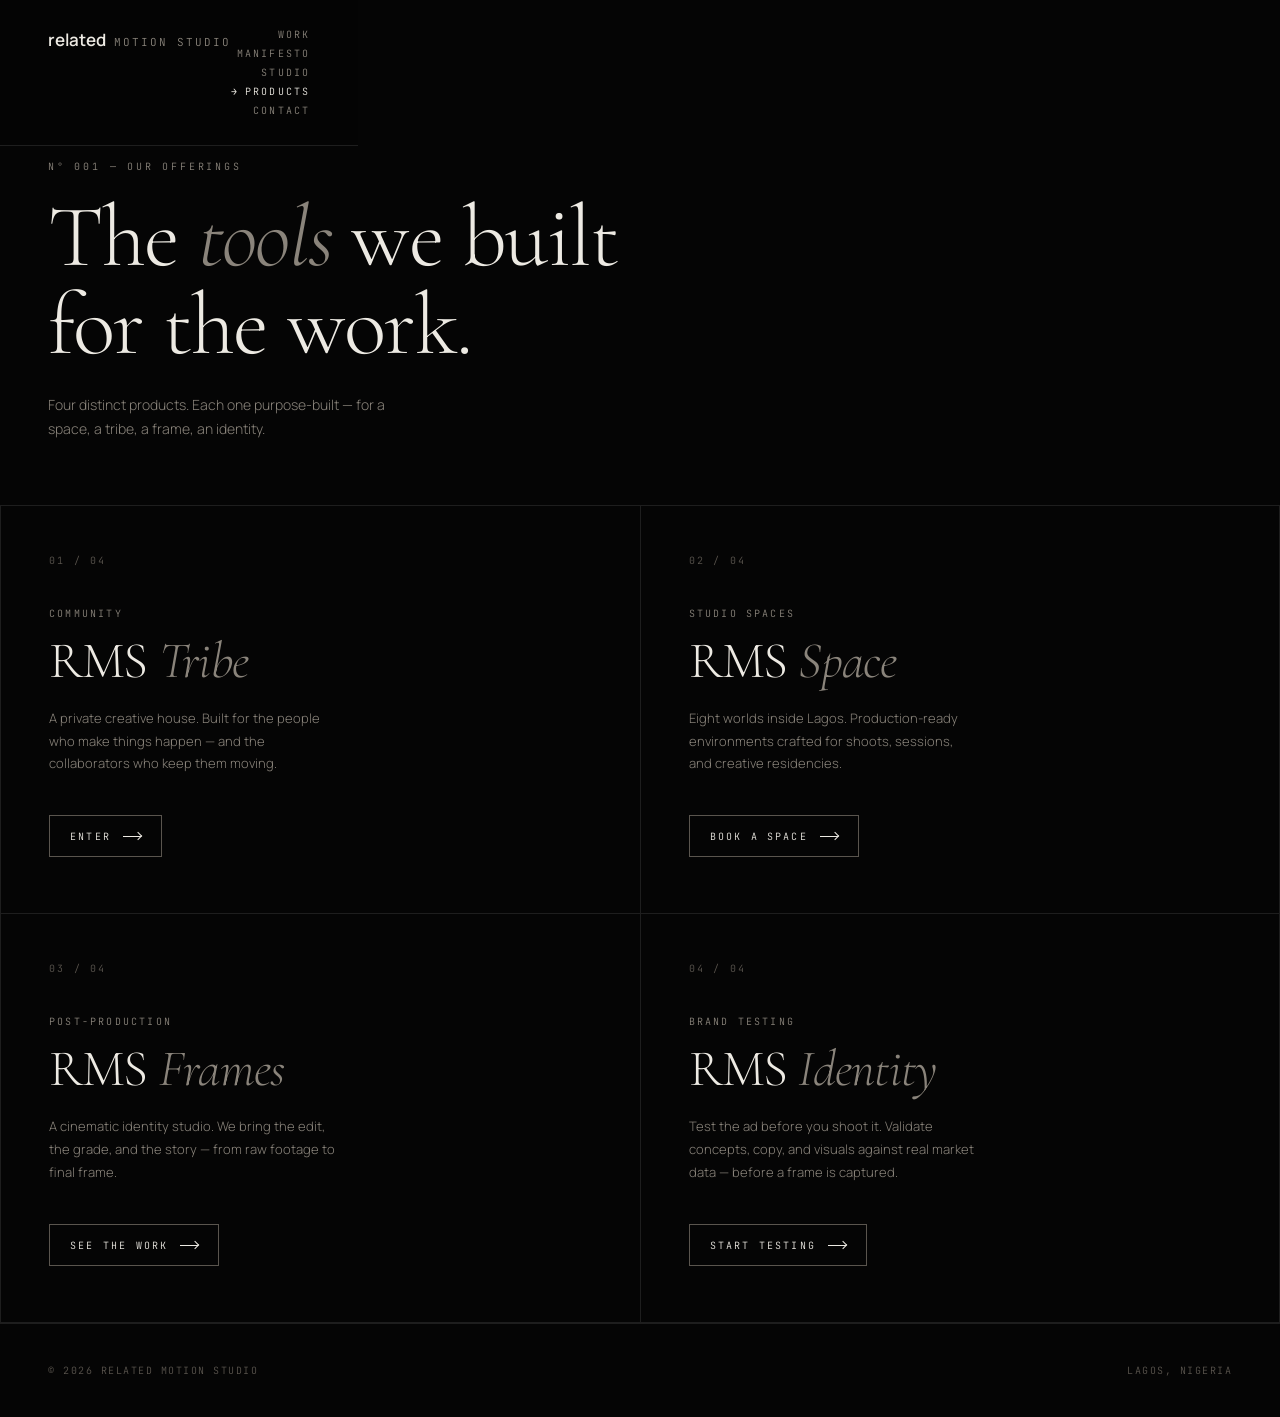
==== products/index.html @ d2d172eb "Add products hub page + PRODUCTS nav link - products/index.html: editorial hub listing all 4 product" ====
<!doctype html>
<html lang="en">
<head>
<meta charset="utf-8" />
<meta name="viewport" content="width=device-width,initial-scale=1" />
<title>Products — Related Motion Studio</title>
<link rel="preconnect" href="https://fonts.googleapis.com" />
<link rel="preconnect" href="https://fonts.gstatic.com" crossorigin />
<link href="https://fonts.googleapis.com/css2?family=Cormorant+Garamond:ital,wght@0,300;0,400;1,300;1,400&family=Manrope:wght@300;400;500;600&family=JetBrains+Mono:wght@400;500&display=swap" rel="stylesheet" />
<style>
  :root {
    --bg:     #050505;
    --ink:    #EDEAE3;
    --mute:   #8A847B;
    --dim:    #5A554E;
    --line:   #1E1E1E;
    --accent: #B14A2C;
    --serif:  "Cormorant Garamond", "Times New Roman", serif;
    --sans:   "Manrope", system-ui, sans-serif;
    --mono:   "JetBrains Mono", ui-monospace, monospace;
  }

  *, *::before, *::after { box-sizing: border-box; margin: 0; padding: 0; }
  html, body { background: var(--bg); color: var(--ink); font-family: var(--sans); font-weight: 300; -webkit-font-smoothing: antialiased; min-height: 100vh; }
  a { color: inherit; text-decoration: none; }
  ::-webkit-scrollbar { width: 0; }

  /* Nav */
  header {
    position: fixed; top: 0; inset-x: 0; z-index: 50;
    padding: 28px 48px;
    display: flex; align-items: flex-start; justify-content: space-between;
    border-bottom: 1px solid var(--line);
    background: rgba(5,5,5,0.88);
    backdrop-filter: blur(18px);
  }
  .logo { display: flex; align-items: baseline; gap: 8px; }
  .logo-main { font-family: var(--sans); font-weight: 600; font-size: 17px; letter-spacing: -0.01em; }
  .logo-sub { font-family: var(--mono); font-size: 11px; letter-spacing: 0.18em; text-transform: uppercase; color: var(--mute); }
  nav { display: flex; flex-direction: column; align-items: flex-end; gap: 6px; }
  nav a {
    font-family: var(--mono); font-size: 10px; letter-spacing: 0.22em; text-transform: uppercase;
    color: var(--mute); transition: color .25s ease;
    display: inline-flex; align-items: center; gap: 6px;
  }
  nav a:hover { color: var(--ink); }
  nav a.active { color: var(--ink); }
  nav a.active::before { content: "→"; }

  /* Hero */
  .page-hero {
    padding: 160px 48px 64px;
    border-bottom: 1px solid var(--line);
  }
  .eyebrow {
    font-family: var(--mono); font-size: 10px; letter-spacing: 0.28em; text-transform: uppercase;
    color: var(--mute); margin-bottom: 20px;
  }
  .page-title {
    font-family: var(--serif); font-weight: 300; font-size: clamp(44px, 7vw, 88px);
    line-height: 1; letter-spacing: -0.02em; color: var(--ink);
    max-width: 14ch;
  }
  .page-title em { font-style: italic; color: var(--mute); }
  .page-sub {
    margin-top: 24px; font-size: 14px; line-height: 1.7; color: var(--mute); max-width: 46ch;
  }

  /* Grid */
  .products-grid {
    display: grid;
    grid-template-columns: repeat(2, 1fr);
    border-left: 1px solid var(--line);
  }
  @media (max-width: 720px) {
    .products-grid { grid-template-columns: 1fr; }
    header { padding: 20px 24px; }
    .page-hero { padding: 120px 24px 48px; }
  }

  .product-card {
    border-right: 1px solid var(--line);
    border-bottom: 1px solid var(--line);
    padding: 48px 48px 56px;
    position: relative;
    display: flex; flex-direction: column;
    transition: background .4s ease;
    overflow: hidden;
  }
  @media (max-width: 720px) {
    .product-card { padding: 36px 24px 44px; }
  }
  .product-card::after {
    content: '';
    position: absolute; inset: 0;
    background: linear-gradient(135deg, rgba(255,255,255,0.015) 0%, transparent 60%);
    opacity: 0; transition: opacity .4s ease;
    pointer-events: none;
  }
  .product-card:hover { background: rgba(255,255,255,0.018); }
  .product-card:hover::after { opacity: 1; }

  .card-num {
    font-family: var(--mono); font-size: 10px; letter-spacing: 0.22em; text-transform: uppercase;
    color: var(--dim); margin-bottom: 40px;
  }
  .card-tag {
    font-family: var(--mono); font-size: 10px; letter-spacing: 0.22em; text-transform: uppercase;
    color: var(--mute); margin-bottom: 16px;
  }
  .card-title {
    font-family: var(--serif); font-weight: 300; font-size: clamp(32px, 4vw, 52px);
    line-height: 1; letter-spacing: -0.015em; color: var(--ink); margin-bottom: 20px;
  }
  .card-title em { font-style: italic; color: var(--mute); }
  .card-desc {
    font-size: 13px; line-height: 1.75; color: var(--mute); max-width: 36ch; flex: 1;
  }
  .card-cta {
    margin-top: 40px;
    display: inline-flex; align-items: center; gap: 12px;
    font-family: var(--mono); font-size: 10px; letter-spacing: 0.22em; text-transform: uppercase;
    color: var(--ink);
    padding: 14px 20px 13px;
    border: 1px solid var(--dim);
    align-self: flex-start;
    transition: border-color .3s ease, background .3s ease, color .3s ease;
  }
  .product-card:hover .card-cta {
    border-color: var(--ink);
    background: var(--ink);
    color: var(--bg);
  }
  .card-cta .arr {
    width: 18px; height: 1px; background: currentColor; position: relative; transition: width .4s ease;
  }
  .card-cta .arr::after {
    content: ""; position: absolute; right: 0; top: -3px;
    width: 6px; height: 6px;
    border-top: 1px solid currentColor;
    border-right: 1px solid currentColor;
    transform: rotate(45deg);
  }
  .product-card:hover .card-cta .arr { width: 26px; }

  /* Footer */
  footer {
    padding: 40px 48px;
    border-top: 1px solid var(--line);
    display: flex; align-items: center; justify-content: space-between;
    font-family: var(--mono); font-size: 10px; letter-spacing: 0.15em; text-transform: uppercase; color: var(--dim);
  }
  @media (max-width: 720px) {
    footer { padding: 32px 24px; flex-direction: column; gap: 16px; }
  }
</style>
</head>
<body>

<header>
  <a href="../index.html" class="logo">
    <span class="logo-main">related</span>
    <span class="logo-sub">motion studio</span>
  </a>
  <nav>
    <a href="../index.html">Work</a>
    <a href="../index.html#manifesto">Manifesto</a>
    <a href="../Studio.html">Studio</a>
    <a href="index.html" class="active">Products</a>
    <a href="../index.html#contact">Contact</a>
  </nav>
</header>

<main>
  <div class="page-hero">
    <p class="eyebrow">N° 001 — Our offerings</p>
    <h1 class="page-title">The <em>tools</em> we built for the work.</h1>
    <p class="page-sub">Four distinct products. Each one purpose-built — for a space, a tribe, a frame, an identity.</p>
  </div>

  <div class="products-grid">

    <a href="rms-trybe/index.html" class="product-card">
      <div class="card-num">01 / 04</div>
      <div class="card-tag">Community</div>
      <h2 class="card-title">RMS <em>Tribe</em></h2>
      <p class="card-desc">A private creative house. Built for the people who make things happen — and the collaborators who keep them moving.</p>
      <span class="card-cta">Enter <span class="arr"></span></span>
    </a>

    <a href="rms-space/index.html" class="product-card">
      <div class="card-num">02 / 04</div>
      <div class="card-tag">Studio Spaces</div>
      <h2 class="card-title">RMS <em>Space</em></h2>
      <p class="card-desc">Eight worlds inside Lagos. Production-ready environments crafted for shoots, sessions, and creative residencies.</p>
      <span class="card-cta">Book a space <span class="arr"></span></span>
    </a>

    <a href="rms-frames/index.html" class="product-card">
      <div class="card-num">03 / 04</div>
      <div class="card-tag">Post-Production</div>
      <h2 class="card-title">RMS <em>Frames</em></h2>
      <p class="card-desc">A cinematic identity studio. We bring the edit, the grade, and the story — from raw footage to final frame.</p>
      <span class="card-cta">See the work <span class="arr"></span></span>
    </a>

    <a href="rms-identity/index.html" class="product-card">
      <div class="card-num">04 / 04</div>
      <div class="card-tag">Brand Testing</div>
      <h2 class="card-title">RMS <em>Identity</em></h2>
      <p class="card-desc">Test the ad before you shoot it. Validate concepts, copy, and visuals against real market data — before a frame is captured.</p>
      <span class="card-cta">Start testing <span class="arr"></span></span>
    </a>

  </div>
</main>

<footer>
  <span>© 2026 Related Motion Studio</span>
  <span>Lagos, Nigeria</span>
</footer>

</body>
</html>
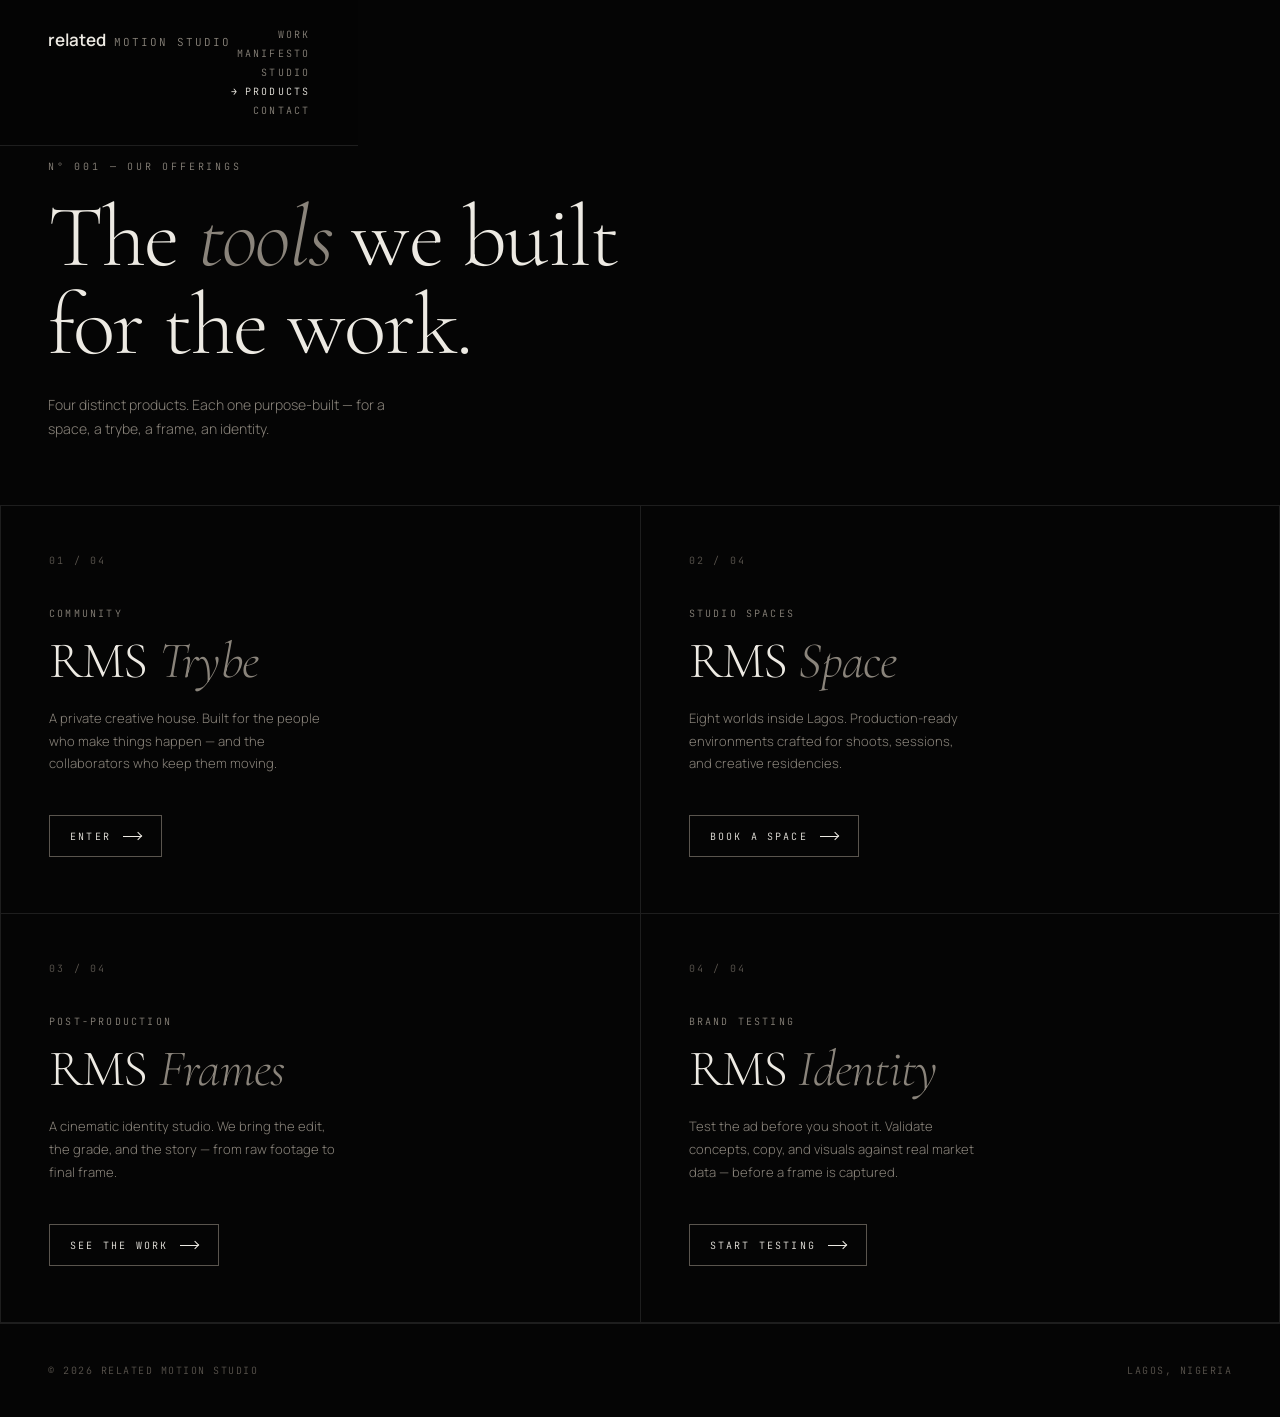
==== commit cdf5d183: "Fix: Tribe → Trybe on products hub page Co-Authored-By: Claude Sonnet 4.6 <noreply@anthropic.com>" ====
--- a/products/index.html
+++ b/products/index.html
@@ -175,7 +175,7 @@
   <div class="page-hero">
     <p class="eyebrow">N° 001 — Our offerings</p>
     <h1 class="page-title">The <em>tools</em> we built for the work.</h1>
-    <p class="page-sub">Four distinct products. Each one purpose-built — for a space, a tribe, a frame, an identity.</p>
+    <p class="page-sub">Four distinct products. Each one purpose-built — for a space, a trybe, a frame, an identity.</p>
   </div>
 
   <div class="products-grid">
@@ -183,7 +183,7 @@
     <a href="rms-trybe/index.html" class="product-card">
       <div class="card-num">01 / 04</div>
       <div class="card-tag">Community</div>
-      <h2 class="card-title">RMS <em>Tribe</em></h2>
+      <h2 class="card-title">RMS <em>Trybe</em></h2>
       <p class="card-desc">A private creative house. Built for the people who make things happen — and the collaborators who keep them moving.</p>
       <span class="card-cta">Enter <span class="arr"></span></span>
     </a>
